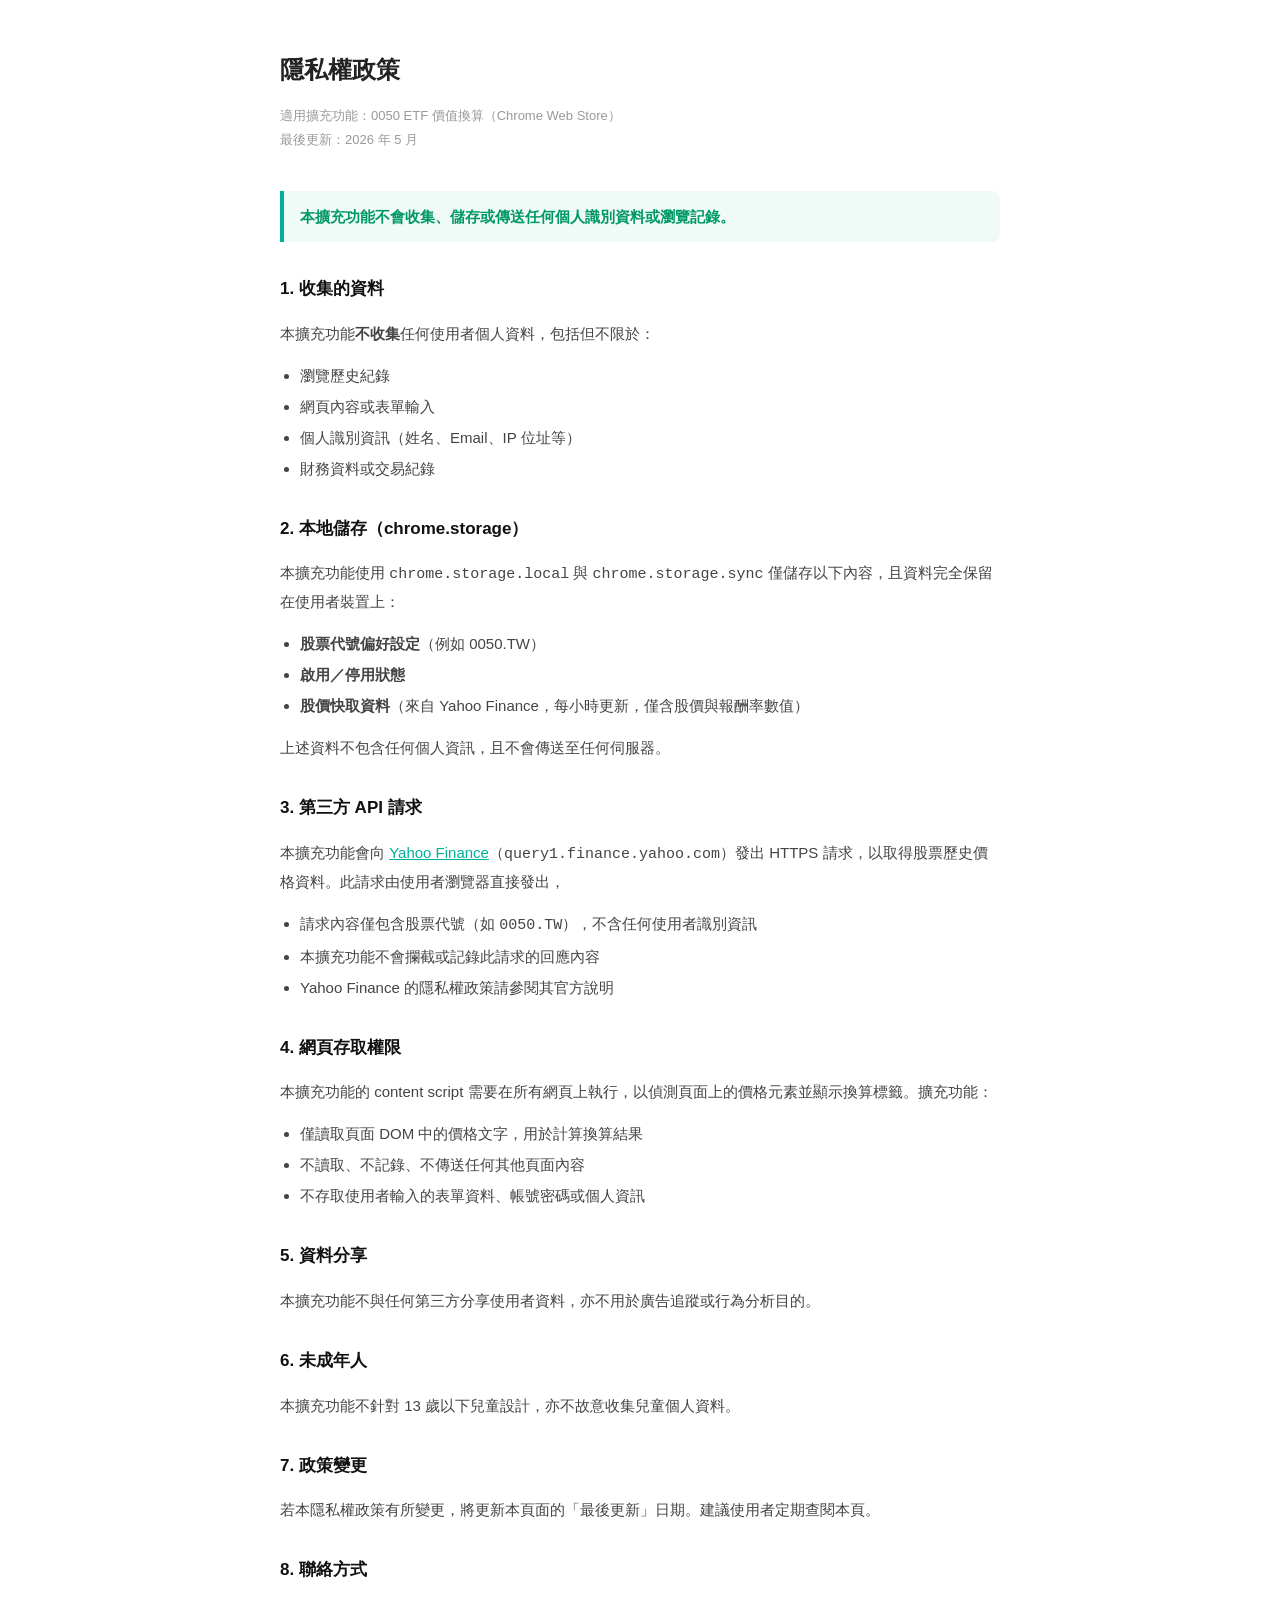
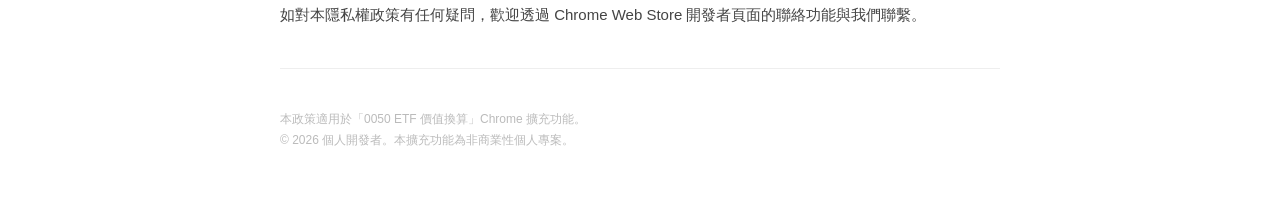
==== privacy.html @ 431ccd53 "Initial release: ETF price extension v1.0" ====
<!DOCTYPE html>
<html lang="zh-TW">
<head>
  <meta charset="UTF-8">
  <meta name="viewport" content="width=device-width, initial-scale=1.0">
  <title>隱私權政策 — 0050 ETF 價值換算</title>
  <style>
    body {
      font-family: -apple-system, BlinkMacSystemFont, 'Segoe UI', sans-serif;
      max-width: 720px; margin: 48px auto; padding: 0 24px;
      color: #222; line-height: 1.8; font-size: 15px;
    }
    h1 { font-size: 24px; font-weight: 800; margin-bottom: 6px; }
    h2 { font-size: 17px; font-weight: 700; margin: 32px 0 8px; color: #111; }
    p, li { color: #444; }
    ul { padding-left: 20px; }
    li { margin-bottom: 4px; }
    .meta { font-size: 13px; color: #999; margin-bottom: 40px; }
    .highlight {
      background: #f0faf7; border-left: 4px solid #00b09b;
      padding: 12px 16px; border-radius: 0 8px 8px 0;
      margin: 16px 0; font-weight: 600; color: #096;
    }
    a { color: #00b09b; }
    hr { border: none; border-top: 1px solid #eee; margin: 40px 0; }
    footer { font-size: 12px; color: #bbb; margin-top: 40px; }
  </style>
</head>
<body>

  <h1>隱私權政策</h1>
  <p class="meta">適用擴充功能：0050 ETF 價值換算（Chrome Web Store）<br>最後更新：2026 年 5 月</p>

  <div class="highlight">
    本擴充功能不會收集、儲存或傳送任何個人識別資料或瀏覽記錄。
  </div>

  <h2>1. 收集的資料</h2>
  <p>本擴充功能<strong>不收集</strong>任何使用者個人資料，包括但不限於：</p>
  <ul>
    <li>瀏覽歷史紀錄</li>
    <li>網頁內容或表單輸入</li>
    <li>個人識別資訊（姓名、Email、IP 位址等）</li>
    <li>財務資料或交易紀錄</li>
  </ul>

  <h2>2. 本地儲存（chrome.storage）</h2>
  <p>本擴充功能使用 <code>chrome.storage.local</code> 與 <code>chrome.storage.sync</code> 僅儲存以下內容，且資料完全保留在使用者裝置上：</p>
  <ul>
    <li><strong>股票代號偏好設定</strong>（例如 0050.TW）</li>
    <li><strong>啟用／停用狀態</strong></li>
    <li><strong>股價快取資料</strong>（來自 Yahoo Finance，每小時更新，僅含股價與報酬率數值）</li>
  </ul>
  <p>上述資料不包含任何個人資訊，且不會傳送至任何伺服器。</p>

  <h2>3. 第三方 API 請求</h2>
  <p>本擴充功能會向 <a href="https://finance.yahoo.com" target="_blank">Yahoo Finance</a>（<code>query1.finance.yahoo.com</code>）發出 HTTPS 請求，以取得股票歷史價格資料。此請求由使用者瀏覽器直接發出，</p>
  <ul>
    <li>請求內容僅包含股票代號（如 <code>0050.TW</code>），不含任何使用者識別資訊</li>
    <li>本擴充功能不會攔截或記錄此請求的回應內容</li>
    <li>Yahoo Finance 的隱私權政策請參閱其官方說明</li>
  </ul>

  <h2>4. 網頁存取權限</h2>
  <p>本擴充功能的 content script 需要在所有網頁上執行，以偵測頁面上的價格元素並顯示換算標籤。擴充功能：</p>
  <ul>
    <li>僅讀取頁面 DOM 中的價格文字，用於計算換算結果</li>
    <li>不讀取、不記錄、不傳送任何其他頁面內容</li>
    <li>不存取使用者輸入的表單資料、帳號密碼或個人資訊</li>
  </ul>

  <h2>5. 資料分享</h2>
  <p>本擴充功能不與任何第三方分享使用者資料，亦不用於廣告追蹤或行為分析目的。</p>

  <h2>6. 未成年人</h2>
  <p>本擴充功能不針對 13 歲以下兒童設計，亦不故意收集兒童個人資料。</p>

  <h2>7. 政策變更</h2>
  <p>若本隱私權政策有所變更，將更新本頁面的「最後更新」日期。建議使用者定期查閱本頁。</p>

  <h2>8. 聯絡方式</h2>
  <p>如對本隱私權政策有任何疑問，歡迎透過 Chrome Web Store 開發者頁面的聯絡功能與我們聯繫。</p>

  <hr>

  <footer>
    本政策適用於「0050 ETF 價值換算」Chrome 擴充功能。<br>
    © 2026 個人開發者。本擴充功能為非商業性個人專案。
  </footer>

</body>
</html>
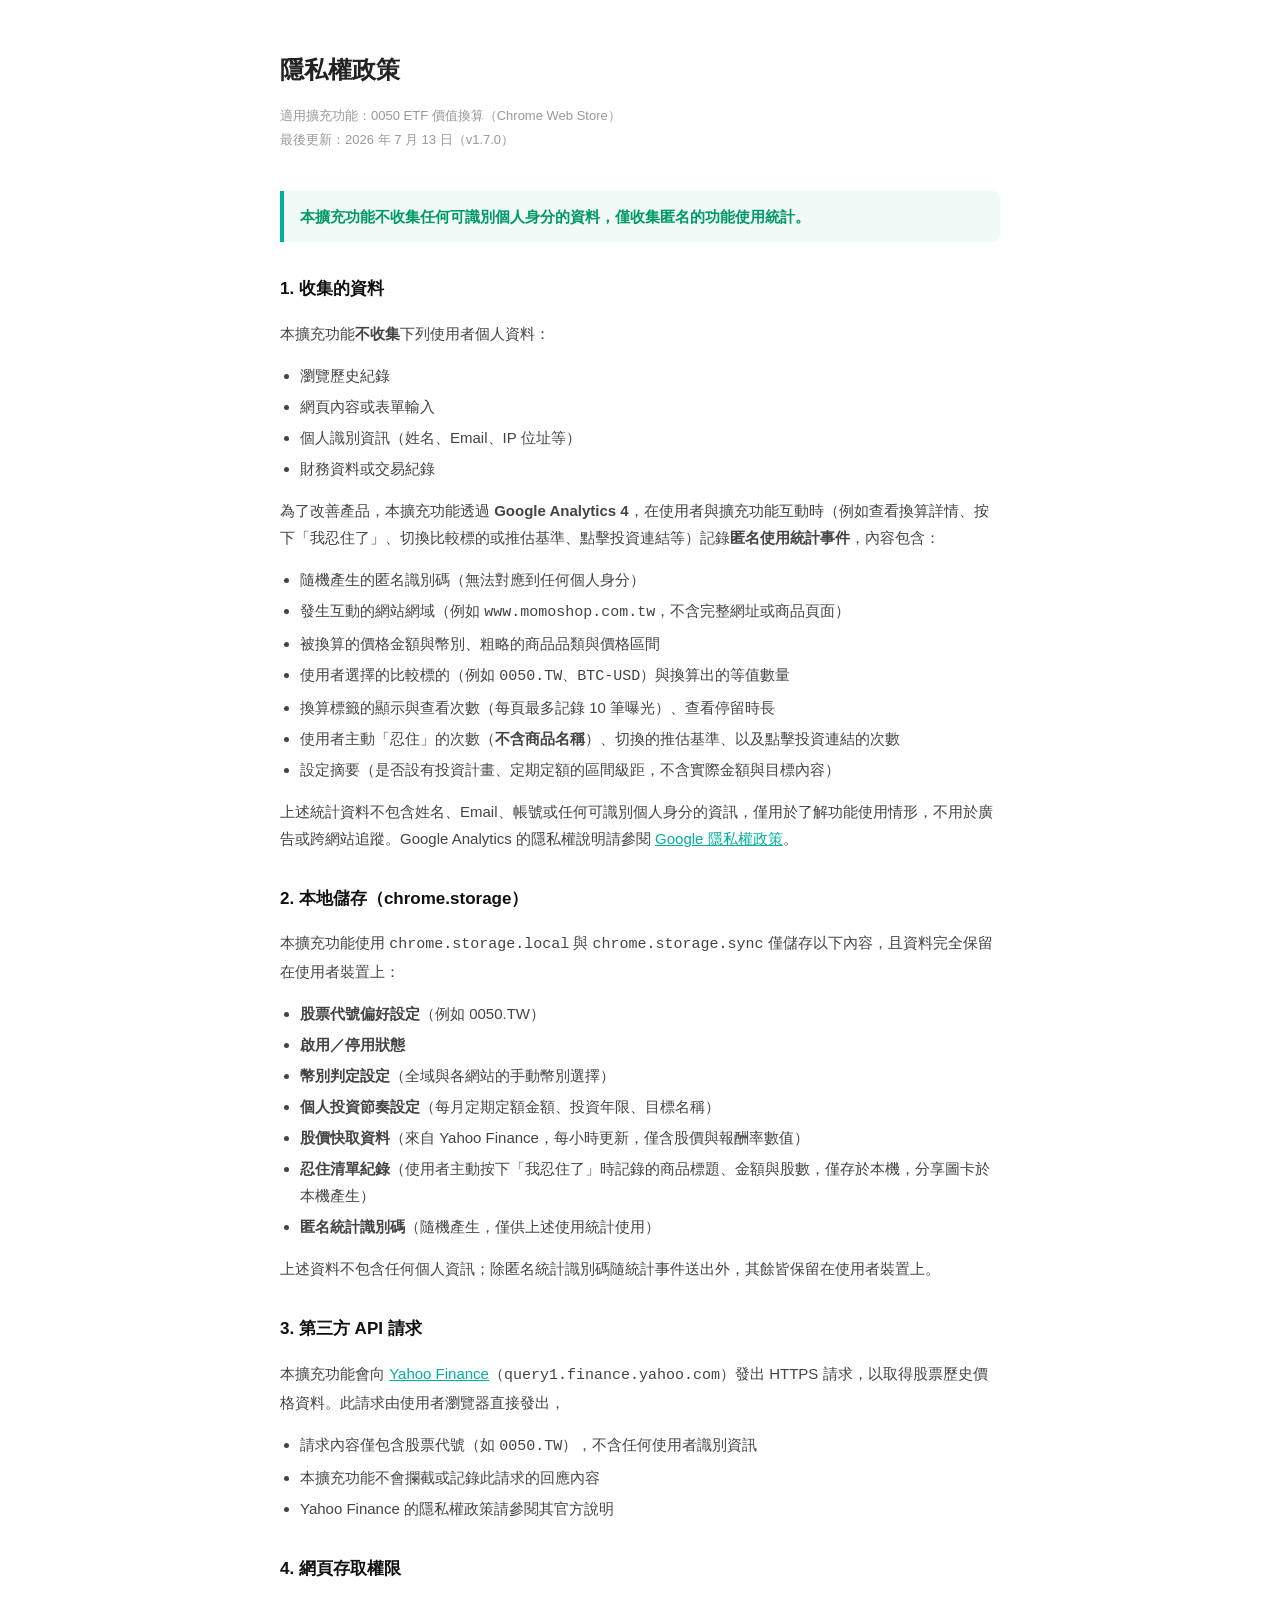
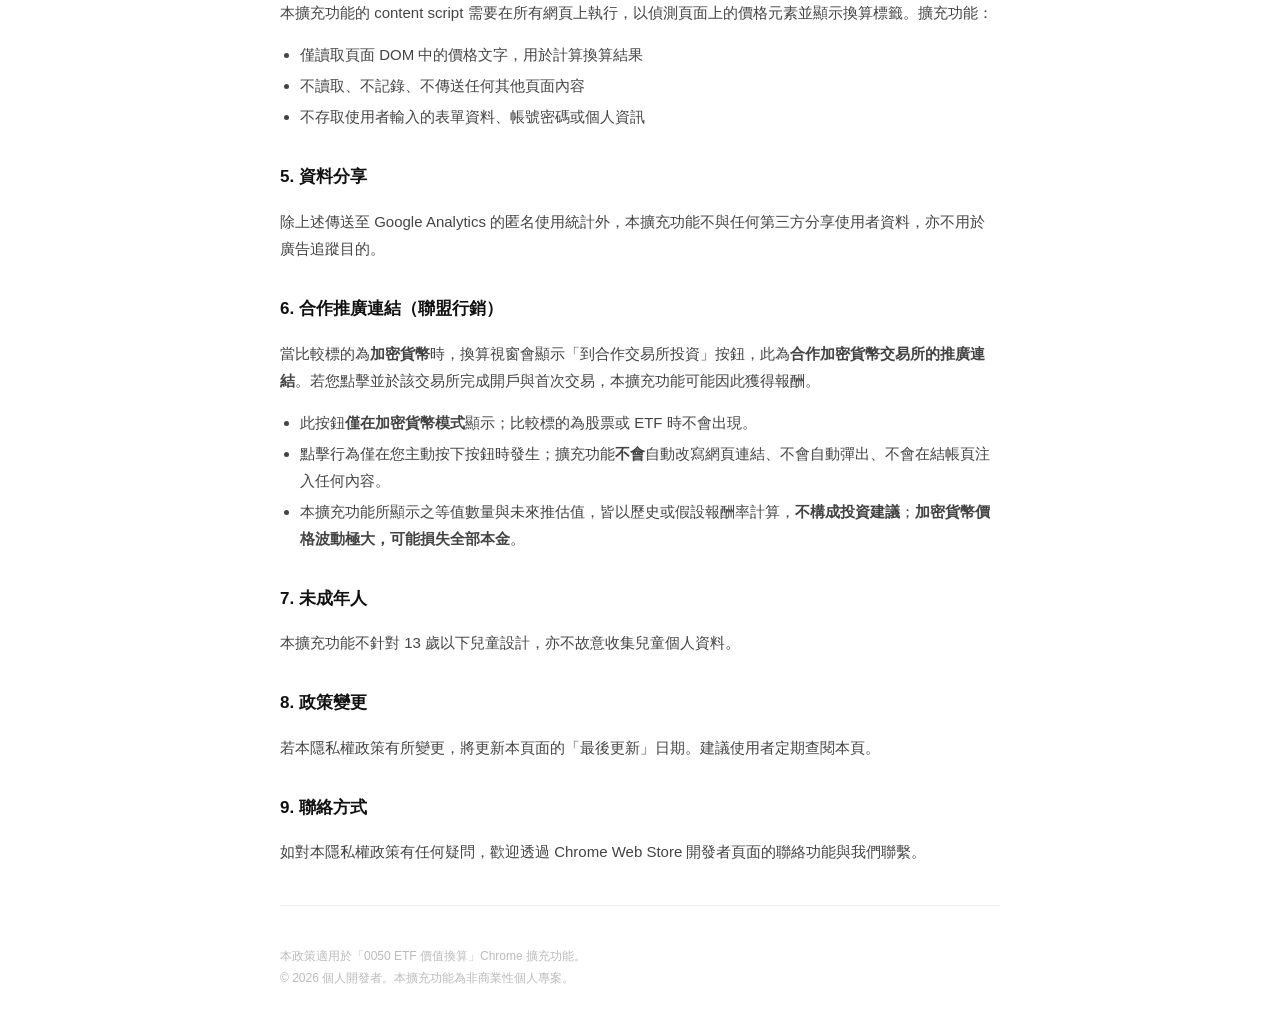
==== commit 9c658d65: "Update privacy policy for GA analytics, resist list, and crypto affiliate - Disclose GA4 anonymous u" ====
--- a/privacy.html
+++ b/privacy.html
@@ -29,29 +29,44 @@
 <body>
 
   <h1>隱私權政策</h1>
-  <p class="meta">適用擴充功能：0050 ETF 價值換算（Chrome Web Store）<br>最後更新：2026 年 5 月</p>
+  <p class="meta">適用擴充功能：0050 ETF 價值換算（Chrome Web Store）<br>最後更新：2026 年 7 月 13 日（v1.7.0）</p>
 
   <div class="highlight">
-    本擴充功能不會收集、儲存或傳送任何個人識別資料或瀏覽記錄。
+    本擴充功能不收集任何可識別個人身分的資料，僅收集匿名的功能使用統計。
   </div>
 
   <h2>1. 收集的資料</h2>
-  <p>本擴充功能<strong>不收集</strong>任何使用者個人資料，包括但不限於：</p>
+  <p>本擴充功能<strong>不收集</strong>下列使用者個人資料：</p>
   <ul>
     <li>瀏覽歷史紀錄</li>
     <li>網頁內容或表單輸入</li>
     <li>個人識別資訊（姓名、Email、IP 位址等）</li>
     <li>財務資料或交易紀錄</li>
   </ul>
+  <p>為了改善產品，本擴充功能透過 <strong>Google Analytics 4</strong>，在使用者與擴充功能互動時（例如查看換算詳情、按下「我忍住了」、切換比較標的或推估基準、點擊投資連結等）記錄<strong>匿名使用統計事件</strong>，內容包含：</p>
+  <ul>
+    <li>隨機產生的匿名識別碼（無法對應到任何個人身分）</li>
+    <li>發生互動的網站網域（例如 <code>www.momoshop.com.tw</code>，不含完整網址或商品頁面）</li>
+    <li>被換算的價格金額與幣別、粗略的商品品類與價格區間</li>
+    <li>使用者選擇的比較標的（例如 <code>0050.TW</code>、<code>BTC-USD</code>）與換算出的等值數量</li>
+    <li>換算標籤的顯示與查看次數（每頁最多記錄 10 筆曝光）、查看停留時長</li>
+    <li>使用者主動「忍住」的次數（<strong>不含商品名稱</strong>）、切換的推估基準、以及點擊投資連結的次數</li>
+    <li>設定摘要（是否設有投資計畫、定期定額的區間級距，不含實際金額與目標內容）</li>
+  </ul>
+  <p>上述統計資料不包含姓名、Email、帳號或任何可識別個人身分的資訊，僅用於了解功能使用情形，不用於廣告或跨網站追蹤。Google Analytics 的隱私權說明請參閱 <a href="https://policies.google.com/privacy" target="_blank">Google 隱私權政策</a>。</p>
 
   <h2>2. 本地儲存（chrome.storage）</h2>
   <p>本擴充功能使用 <code>chrome.storage.local</code> 與 <code>chrome.storage.sync</code> 僅儲存以下內容，且資料完全保留在使用者裝置上：</p>
   <ul>
     <li><strong>股票代號偏好設定</strong>（例如 0050.TW）</li>
     <li><strong>啟用／停用狀態</strong></li>
+    <li><strong>幣別判定設定</strong>（全域與各網站的手動幣別選擇）</li>
+    <li><strong>個人投資節奏設定</strong>（每月定期定額金額、投資年限、目標名稱）</li>
     <li><strong>股價快取資料</strong>（來自 Yahoo Finance，每小時更新，僅含股價與報酬率數值）</li>
+    <li><strong>忍住清單紀錄</strong>（使用者主動按下「我忍住了」時記錄的商品標題、金額與股數，僅存於本機，分享圖卡於本機產生）</li>
+    <li><strong>匿名統計識別碼</strong>（隨機產生，僅供上述使用統計使用）</li>
   </ul>
-  <p>上述資料不包含任何個人資訊，且不會傳送至任何伺服器。</p>
+  <p>上述資料不包含任何個人資訊；除匿名統計識別碼隨統計事件送出外，其餘皆保留在使用者裝置上。</p>
 
   <h2>3. 第三方 API 請求</h2>
   <p>本擴充功能會向 <a href="https://finance.yahoo.com" target="_blank">Yahoo Finance</a>（<code>query1.finance.yahoo.com</code>）發出 HTTPS 請求，以取得股票歷史價格資料。此請求由使用者瀏覽器直接發出，</p>
@@ -70,15 +85,23 @@
   </ul>
 
   <h2>5. 資料分享</h2>
-  <p>本擴充功能不與任何第三方分享使用者資料，亦不用於廣告追蹤或行為分析目的。</p>
+  <p>除上述傳送至 Google Analytics 的匿名使用統計外，本擴充功能不與任何第三方分享使用者資料，亦不用於廣告追蹤目的。</p>
 
-  <h2>6. 未成年人</h2>
+  <h2>6. 合作推廣連結（聯盟行銷）</h2>
+  <p>當比較標的為<strong>加密貨幣</strong>時，換算視窗會顯示「到合作交易所投資」按鈕，此為<strong>合作加密貨幣交易所的推廣連結</strong>。若您點擊並於該交易所完成開戶與首次交易，本擴充功能可能因此獲得報酬。</p>
+  <ul>
+    <li>此按鈕<strong>僅在加密貨幣模式</strong>顯示；比較標的為股票或 ETF 時不會出現。</li>
+    <li>點擊行為僅在您主動按下按鈕時發生；擴充功能<strong>不會</strong>自動改寫網頁連結、不會自動彈出、不會在結帳頁注入任何內容。</li>
+    <li>本擴充功能所顯示之等值數量與未來推估值，皆以歷史或假設報酬率計算，<strong>不構成投資建議</strong>；<strong>加密貨幣價格波動極大，可能損失全部本金</strong>。</li>
+  </ul>
+
+  <h2>7. 未成年人</h2>
   <p>本擴充功能不針對 13 歲以下兒童設計，亦不故意收集兒童個人資料。</p>
 
-  <h2>7. 政策變更</h2>
+  <h2>8. 政策變更</h2>
   <p>若本隱私權政策有所變更，將更新本頁面的「最後更新」日期。建議使用者定期查閱本頁。</p>
 
-  <h2>8. 聯絡方式</h2>
+  <h2>9. 聯絡方式</h2>
   <p>如對本隱私權政策有任何疑問，歡迎透過 Chrome Web Store 開發者頁面的聯絡功能與我們聯繫。</p>
 
   <hr>
